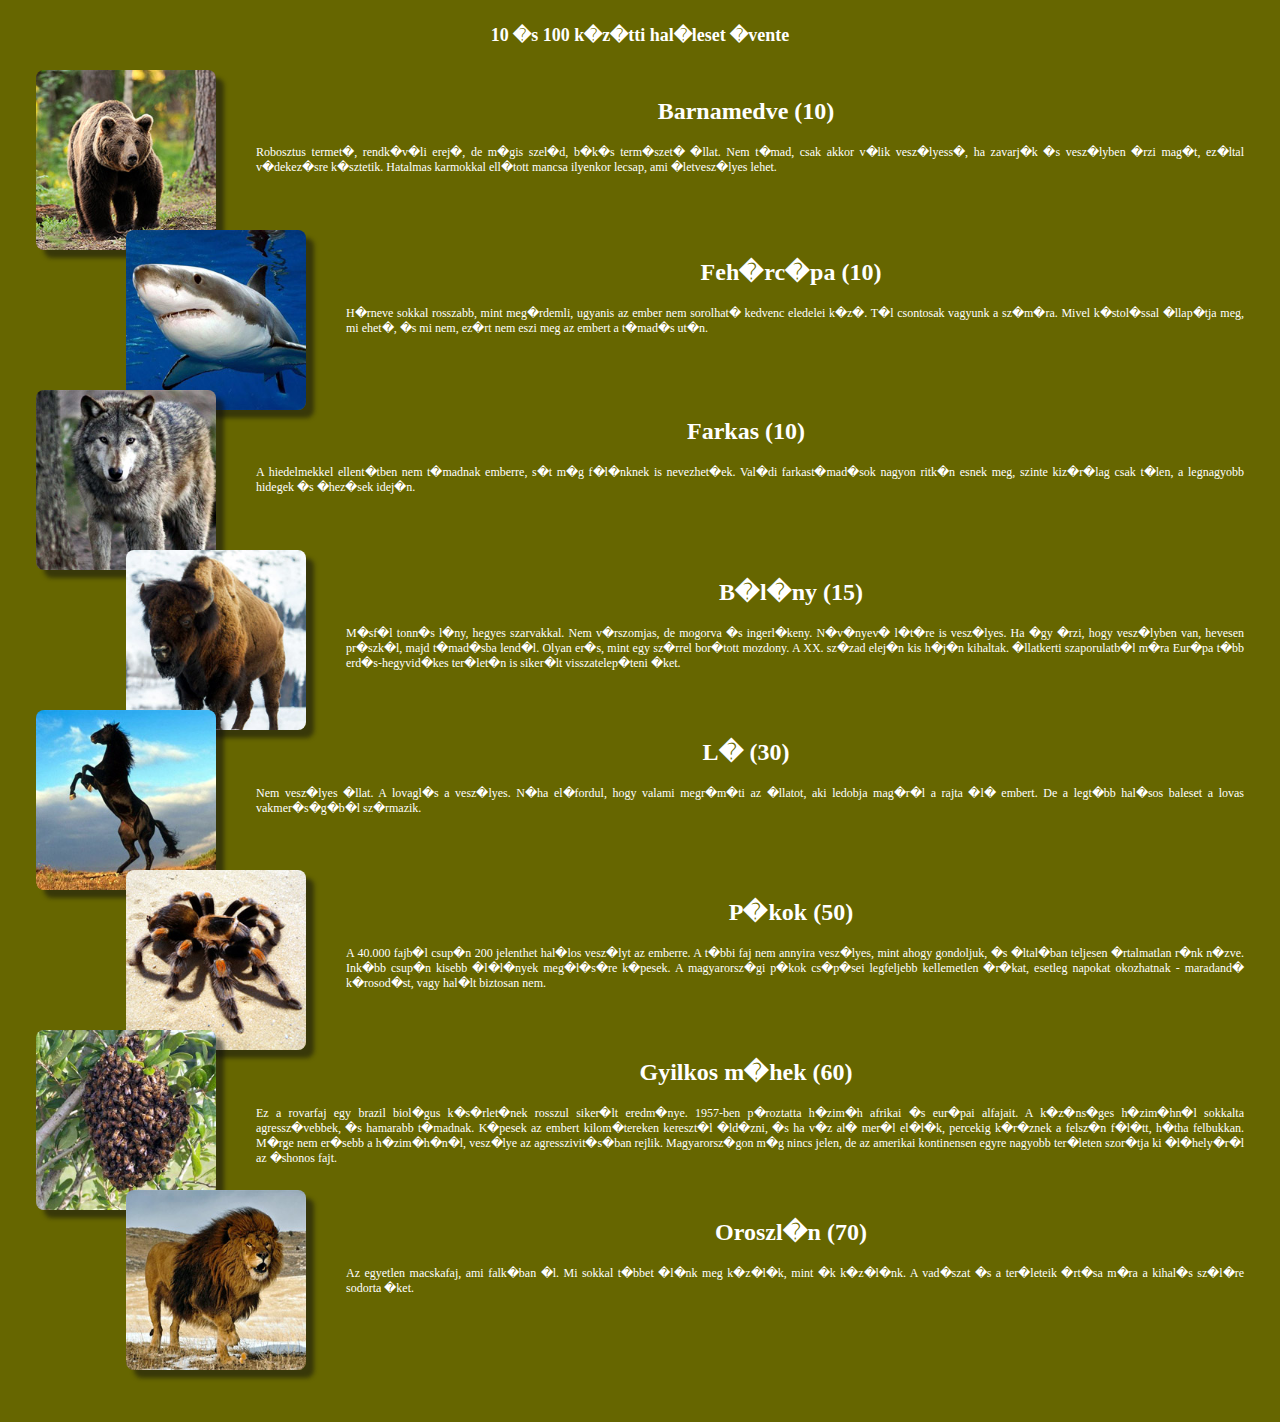
==== 1.htm @ ea8232a4 "first commit" ====
<!DOCTYPE html>
<html>

<head>
    <link type='text/css' rel='stylesheet' href='allat.css'>
    <meta name='robots' content='noindex'>
</head>


<body id='belso' style=' background-color: #660; '>


    <h1>10 �s 100 k�z�tti hal�leset �vente</h1>

    <div id='lista'>

	<div>
		<img src='kep/barnamedve.jpg'>
		<h2>Barnamedve (10)</h2>
		<p>
			Robosztus termet�, rendk�v�li erej�, de m�gis szel�d, b�k�s term�szet� �llat. 
			Nem t�mad, csak akkor v�lik vesz�lyess�, ha zavarj�k �s vesz�lyben �rzi mag�t, 
			ez�ltal v�dekez�sre k�sztetik. Hatalmas karmokkal ell�tott mancsa ilyenkor 
			lecsap, ami �letvesz�lyes lehet.
		</p>
	</div>

	<div>
		<img src='kep/fehercapa.jpg'>
		<h2>Feh�rc�pa (10)</h2>
		<p>
			H�rneve sokkal rosszabb, mint meg�rdemli, ugyanis az ember nem sorolhat� kedvenc 
			eledelei k�z�. T�l csontosak vagyunk a sz�m�ra. Mivel k�stol�ssal �llap�tja meg, 
			mi ehet�, �s mi nem, ez�rt nem eszi meg az embert a t�mad�s ut�n.
		</p>
	</div>

	<div>
		<img src='kep/farkas.jpg'>
		<h2>Farkas (10)</h2>
		<p>
			A hiedelmekkel ellent�tben nem t�madnak emberre, s�t m�g f�l�nknek is nevezhet�ek.
			Val�di farkast�mad�sok nagyon ritk�n esnek meg, szinte kiz�r�lag csak t�len, a 
			legnagyobb hidegek �s �hez�sek idej�n.
		</p>
	</div>

	<div>
		<img src='kep/boleny.jpg'>
		<h2>B�l�ny (15)</h2>
		<p>
			M�sf�l tonn�s l�ny, hegyes szarvakkal. Nem v�rszomjas, de mogorva �s ingerl�keny. 
			N�v�nyev� l�t�re is vesz�lyes. Ha �gy �rzi, hogy vesz�lyben van, hevesen pr�szk�l, 
			majd t�mad�sba lend�l. Olyan er�s, mint egy sz�rrel bor�tott mozdony. A XX. sz�zad 
			elej�n kis h�j�n kihaltak. �llatkerti szaporulatb�l m�ra Eur�pa t�bb erd�s-hegyvid�kes
			ter�let�n is siker�lt visszatelep�teni �ket.
 		</p>
	</div>

	<div>
		<img src='kep/lo.jpg'>
		<h2>L� (30)</h2>
		<p>
			Nem vesz�lyes �llat. A lovagl�s a vesz�lyes. N�ha el�fordul, hogy valami megr�m�ti 
			az �llatot, aki ledobja mag�r�l a rajta �l� embert. De a legt�bb hal�sos baleset a 
			lovas vakmer�s�g�b�l sz�rmazik.
		</p>
	</div>

	<div>
		<img src='kep/pok.jpg'>
		<h2>P�kok (50)</h2>
		<p>
			A 40.000 fajb�l csup�n 200 jelenthet hal�los vesz�lyt az emberre. A t�bbi faj nem 
			annyira vesz�lyes, mint ahogy gondoljuk, �s �ltal�ban teljesen �rtalmatlan r�nk 
			n�zve. Ink�bb csup�n kisebb �l�l�nyek meg�l�s�re k�pesek. A magyarorsz�gi p�kok 
			cs�p�sei legfeljebb kellemetlen �r�kat, esetleg napokat okozhatnak - maradand� 
			k�rosod�st, vagy hal�lt biztosan nem.
		</p>
	</div>

	<div>
		<img src='kep/mehek.jpg'>
		<h2>Gyilkos m�hek (60)</h2>
		<p>
			Ez a rovarfaj egy brazil biol�gus k�s�rlet�nek rosszul siker�lt eredm�nye. 1957-ben 
			p�roztatta h�zim�h afrikai �s eur�pai alfajait. A k�z�ns�ges h�zim�hn�l sokkalta 
			agressz�vebbek, �s hamarabb t�madnak. K�pesek az embert kilom�tereken kereszt�l 
			�ld�zni, �s ha v�z al� mer�l el�l�k, percekig k�r�znek a felsz�n f�l�tt, h�tha 
			felbukkan. M�rge nem er�sebb a h�zim�h�n�l, vesz�lye az agresszivit�s�ban rejlik.
			Magyarorsz�gon m�g nincs jelen, de az amerikai kontinensen egyre nagyobb ter�leten 
			szor�tja ki �l�hely�r�l az �shonos fajt.
		</p>
	</div>

	<div>
		<img src='kep/oroszlan.jpg'>
		<h2>Oroszl�n (70)</h2>
		<p>
			Az egyetlen macskafaj, ami falk�ban �l. Mi sokkal t�bbet �l�nk meg k�z�l�k, mint �k
			k�z�l�nk. A vad�szat �s a ter�leteik �rt�sa m�ra a kihal�s sz�l�re sodorta �ket.
		</p>
	</div>

    </div>

</body>

</html>
---- allat.css ----
/* * *  K�ls� keret form�z�sa  * * */


    body
    {
	font-family       :  Verdana             ;
	text-align        :  center              ;
    }

    div#keret
    {
	width             : 1116px               ;
    }

    div#keret h1
    {
	margin-bottom     :  0                   ;
	font-size         : 24px                 ;
	color             : #AA0000              ;
    }

    div#keret h2
    {
	margin            :  8px 0 24px 0        ;
	font-size         : 18px                 ;
	color             : #550000              ;
    }

    a
    {
	text-decoration   :  none                ;
    }

    .ful
    {
	float             :  left                ;
	width             :  120px               ;
	height            :   36px               ;
	margin            :  0 2px               ;
	border-radius     :  16px 16px 0 0       ;
	text-align        :  center              ;
	line-height       :  36px                ;
	vertical-align    :  middle              ;
	font-weight       :  bold                ;
	font-size         :  14px                ;
	color             :  #FFF                ;
    }

    iframe
    {
	border-radius     :  0 0 0 32px          ;  webkit-border-radius: 0 0 0 32px ;  -moz-border-radius: 0 0 0 32px ;
    }



/* * *  Bels� keret form�z�sa  * * */


    body#belso
    {
	margin            :  24px 36px 72px 36px ;
	padding           :  0px                 ;
	text-align        :  left                ;
	font-size         :  12px                ;
	color             :  #FFF                ;
    }

    body#belso h1
    {
	margin            :  24px                ;
	text-align        :  center              ;
	font-size         :  18px                ;
    }

    body#belso h2
    {
	text-align        :  center              ;
	font-size         :  24px                ;
    }



/* * *  Bels� keret: lista �s k�pek-bekezd�sek form�z�sa  * * */


    body#belso div#lista ul
    {
	text-align        :  justify             ;
	margin            :  24px 72px 48px 48px ;
	font-weight       :  bold                ; 
    }

    body#belso div#lista ul li
    {
	margin-bottom     :    8px               ; 
    }

    body#belso div#lista div:nth-child(odd)
    {
	height            :  160px               ;
	margin-left       :    0px               ;
    }

    body#belso div#lista div:nth-child(even)
    {
	height            :  160px               ;
	margin-left       :   90px               ;
    }

    body#belso div#lista div img
    {
	width             :  180px               ;
	height            :  180px               ;
	border-radius     :  8px                 ;
	box-shadow        :  8px 8px 4px #1118   ;
    }

    body#belso div#lista div h2
    {
	margin-top        : -156px               ;
	margin-left       :  212px               ;
    }

    body#belso div#lista div p
    {
	margin-left       :  220px               ;
	text-align        :  justify             ;
    }
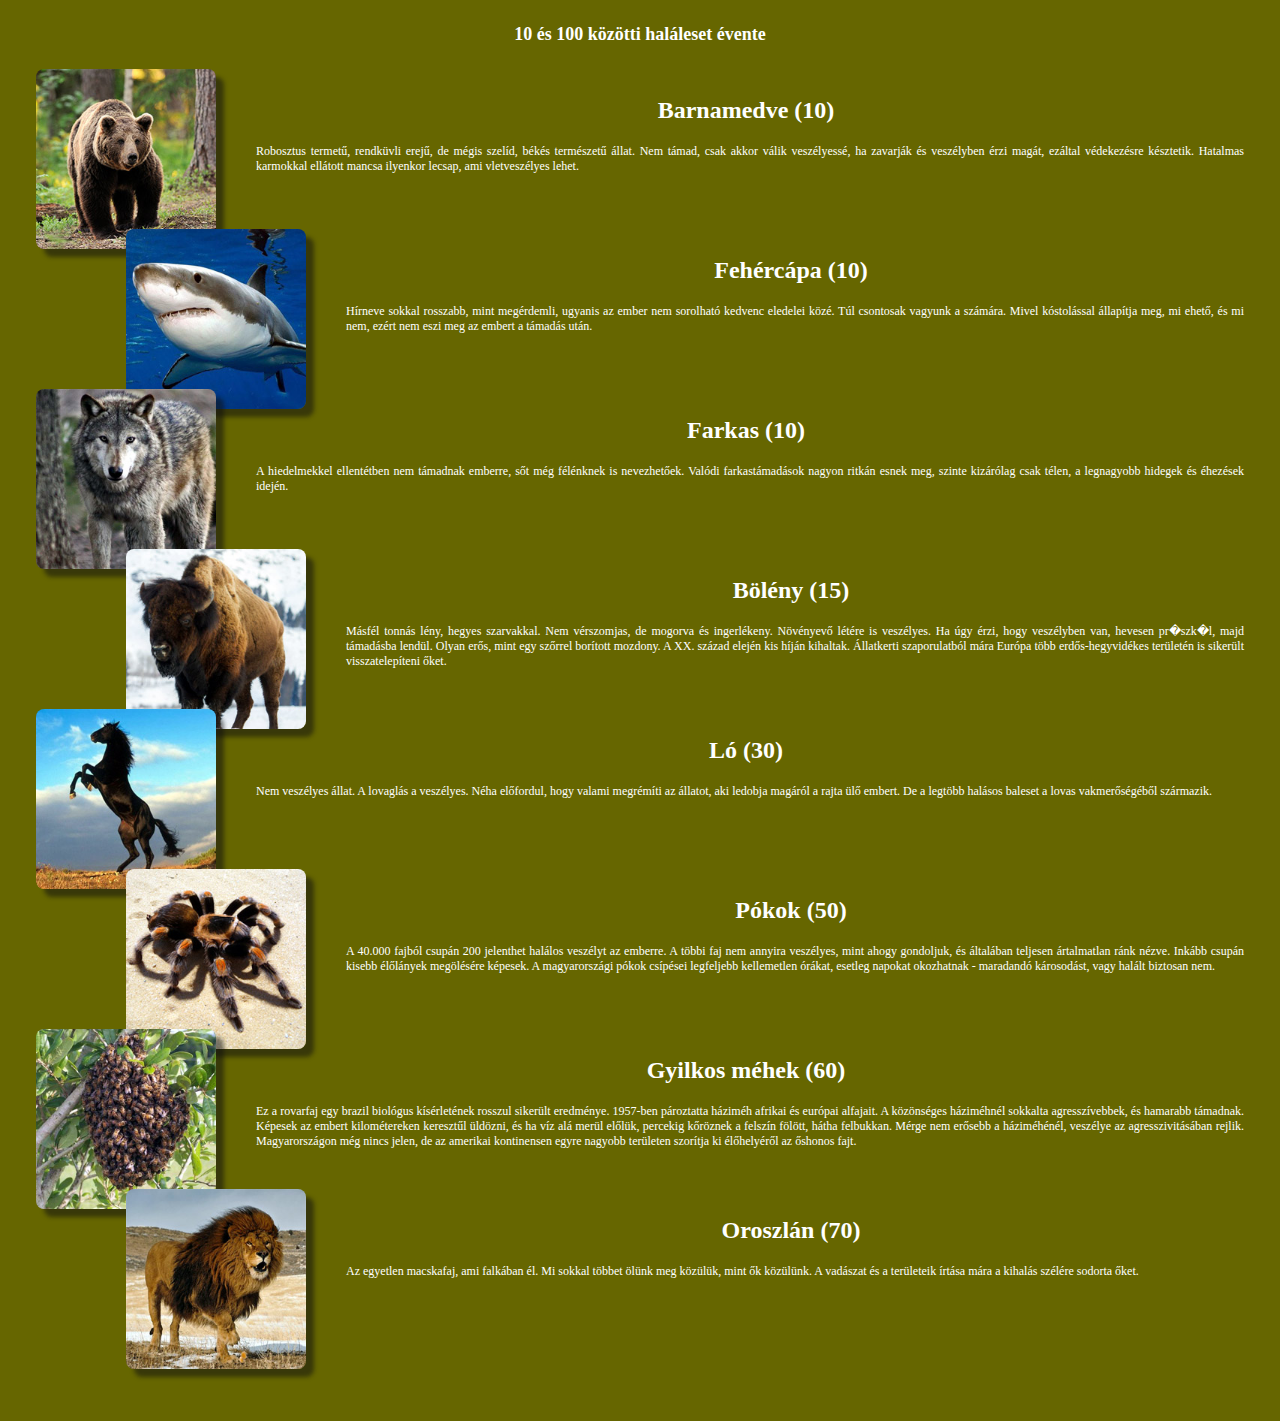
==== commit 341e5360: "ékezetes karakterek átírás" ====
--- a/1.htm
+++ b/1.htm
@@ -10,7 +10,7 @@
 <body id='belso' style=' background-color: #660; '>
 
 
-    <h1>10 �s 100 k�z�tti hal�leset �vente</h1>
+    <h1>10 és 100 közötti haláleset évente</h1>
 
     <div id='lista'>
 
@@ -18,20 +18,20 @@
 		<img src='kep/barnamedve.jpg'>
 		<h2>Barnamedve (10)</h2>
 		<p>
-			Robosztus termet�, rendk�v�li erej�, de m�gis szel�d, b�k�s term�szet� �llat. 
-			Nem t�mad, csak akkor v�lik vesz�lyess�, ha zavarj�k �s vesz�lyben �rzi mag�t, 
-			ez�ltal v�dekez�sre k�sztetik. Hatalmas karmokkal ell�tott mancsa ilyenkor 
-			lecsap, ami �letvesz�lyes lehet.
+			Robosztus termetű, rendküvli erejű, de mégis szelíd, békés természetű állat. 
+			Nem támad, csak akkor válik veszélyessé, ha zavarják és veszélyben érzi magát, 
+			ezáltal védekezésre késztetik. Hatalmas karmokkal ellátott mancsa ilyenkor 
+			lecsap, ami vletveszélyes lehet.
 		</p>
 	</div>
 
 	<div>
 		<img src='kep/fehercapa.jpg'>
-		<h2>Feh�rc�pa (10)</h2>
+		<h2>Fehércápa (10)</h2>
 		<p>
-			H�rneve sokkal rosszabb, mint meg�rdemli, ugyanis az ember nem sorolhat� kedvenc 
-			eledelei k�z�. T�l csontosak vagyunk a sz�m�ra. Mivel k�stol�ssal �llap�tja meg, 
-			mi ehet�, �s mi nem, ez�rt nem eszi meg az embert a t�mad�s ut�n.
+			Hírneve sokkal rosszabb, mint megérdemli, ugyanis az ember nem sorolható kedvenc 
+			eledelei közé. Túl csontosak vagyunk a számára. Mivel kóstolással állapítja meg, 
+			mi ehető, és mi nem, ezért nem eszi meg az embert a támadás után.
 		</p>
 	</div>
 
@@ -39,66 +39,66 @@
 		<img src='kep/farkas.jpg'>
 		<h2>Farkas (10)</h2>
 		<p>
-			A hiedelmekkel ellent�tben nem t�madnak emberre, s�t m�g f�l�nknek is nevezhet�ek.
-			Val�di farkast�mad�sok nagyon ritk�n esnek meg, szinte kiz�r�lag csak t�len, a 
-			legnagyobb hidegek �s �hez�sek idej�n.
+			A hiedelmekkel ellentétben nem támadnak emberre, sőt még félénknek is nevezhetőek.
+			Valódi farkastámadások nagyon ritkán esnek meg, szinte kizárólag csak télen, a 
+			legnagyobb hidegek és éhezések idején.
 		</p>
 	</div>
 
 	<div>
 		<img src='kep/boleny.jpg'>
-		<h2>B�l�ny (15)</h2>
+		<h2>Bölény (15)</h2>
 		<p>
-			M�sf�l tonn�s l�ny, hegyes szarvakkal. Nem v�rszomjas, de mogorva �s ingerl�keny. 
-			N�v�nyev� l�t�re is vesz�lyes. Ha �gy �rzi, hogy vesz�lyben van, hevesen pr�szk�l, 
-			majd t�mad�sba lend�l. Olyan er�s, mint egy sz�rrel bor�tott mozdony. A XX. sz�zad 
-			elej�n kis h�j�n kihaltak. �llatkerti szaporulatb�l m�ra Eur�pa t�bb erd�s-hegyvid�kes
-			ter�let�n is siker�lt visszatelep�teni �ket.
+			Másfél tonnás lény, hegyes szarvakkal. Nem vérszomjas, de mogorva és ingerlékeny. 
+			Növényevő létére is veszélyes. Ha úgy érzi, hogy veszélyben van, hevesen pr�szk�l, 
+			majd támadásba lendül. Olyan erős, mint egy szőrrel borított mozdony. A XX. század 
+			elején kis híján kihaltak. Állatkerti szaporulatból mára Európa több erdős-hegyvidékes
+			területén is sikerült visszatelepíteni őket.
  		</p>
 	</div>
 
 	<div>
 		<img src='kep/lo.jpg'>
-		<h2>L� (30)</h2>
+		<h2>Ló (30)</h2>
 		<p>
-			Nem vesz�lyes �llat. A lovagl�s a vesz�lyes. N�ha el�fordul, hogy valami megr�m�ti 
-			az �llatot, aki ledobja mag�r�l a rajta �l� embert. De a legt�bb hal�sos baleset a 
-			lovas vakmer�s�g�b�l sz�rmazik.
+			Nem veszélyes állat. A lovaglás a veszélyes. Néha előfordul, hogy valami megrémíti 
+			az állatot, aki ledobja magáról a rajta ülő embert. De a legtöbb halásos baleset a 
+			lovas vakmerőségéből származik.
 		</p>
 	</div>
 
 	<div>
 		<img src='kep/pok.jpg'>
-		<h2>P�kok (50)</h2>
+		<h2>Pókok (50)</h2>
 		<p>
-			A 40.000 fajb�l csup�n 200 jelenthet hal�los vesz�lyt az emberre. A t�bbi faj nem 
-			annyira vesz�lyes, mint ahogy gondoljuk, �s �ltal�ban teljesen �rtalmatlan r�nk 
-			n�zve. Ink�bb csup�n kisebb �l�l�nyek meg�l�s�re k�pesek. A magyarorsz�gi p�kok 
-			cs�p�sei legfeljebb kellemetlen �r�kat, esetleg napokat okozhatnak - maradand� 
-			k�rosod�st, vagy hal�lt biztosan nem.
+			A 40.000 fajból csupán 200 jelenthet halálos veszélyt az emberre. A többi faj nem 
+			annyira veszélyes, mint ahogy gondoljuk, és általában teljesen ártalmatlan ránk 
+			nézve. Inkább csupán kisebb élőlányek megölésére képesek. A magyarországi pókok 
+			csípései legfeljebb kellemetlen órákat, esetleg napokat okozhatnak - maradandó 
+			károsodást, vagy halált biztosan nem.
 		</p>
 	</div>
 
 	<div>
 		<img src='kep/mehek.jpg'>
-		<h2>Gyilkos m�hek (60)</h2>
+		<h2>Gyilkos méhek (60)</h2>
 		<p>
-			Ez a rovarfaj egy brazil biol�gus k�s�rlet�nek rosszul siker�lt eredm�nye. 1957-ben 
-			p�roztatta h�zim�h afrikai �s eur�pai alfajait. A k�z�ns�ges h�zim�hn�l sokkalta 
-			agressz�vebbek, �s hamarabb t�madnak. K�pesek az embert kilom�tereken kereszt�l 
-			�ld�zni, �s ha v�z al� mer�l el�l�k, percekig k�r�znek a felsz�n f�l�tt, h�tha 
-			felbukkan. M�rge nem er�sebb a h�zim�h�n�l, vesz�lye az agresszivit�s�ban rejlik.
-			Magyarorsz�gon m�g nincs jelen, de az amerikai kontinensen egyre nagyobb ter�leten 
-			szor�tja ki �l�hely�r�l az �shonos fajt.
+			Ez a rovarfaj egy brazil biológus kísérletének rosszul sikerült eredménye. 1957-ben 
+			pároztatta háziméh afrikai és európai alfajait. A közönséges háziméhnél sokkalta 
+			agresszívebbek, és hamarabb támadnak. Képesek az embert kilométereken keresztűl 
+			üldözni, és ha víz alá merül előlük, percekig kőröznek a felszín fölött, hátha 
+			felbukkan. Mérge nem erősebb a háziméhénél, veszélye az agresszivitásában rejlik.
+			Magyarországon még nincs jelen, de az amerikai kontinensen egyre nagyobb területen 
+			szorítja ki élőhelyéről az őshonos fajt.
 		</p>
 	</div>
 
 	<div>
 		<img src='kep/oroszlan.jpg'>
-		<h2>Oroszl�n (70)</h2>
+		<h2>Oroszlán (70)</h2>
 		<p>
-			Az egyetlen macskafaj, ami falk�ban �l. Mi sokkal t�bbet �l�nk meg k�z�l�k, mint �k
-			k�z�l�nk. A vad�szat �s a ter�leteik �rt�sa m�ra a kihal�s sz�l�re sodorta �ket.
+			Az egyetlen macskafaj, ami falkában él. Mi sokkal többet ölünk meg közülük, mint ők
+			közülünk. A vadászat és a területeik írtása mára a kihalás szélére sodorta őket.
 		</p>
 	</div>
 
